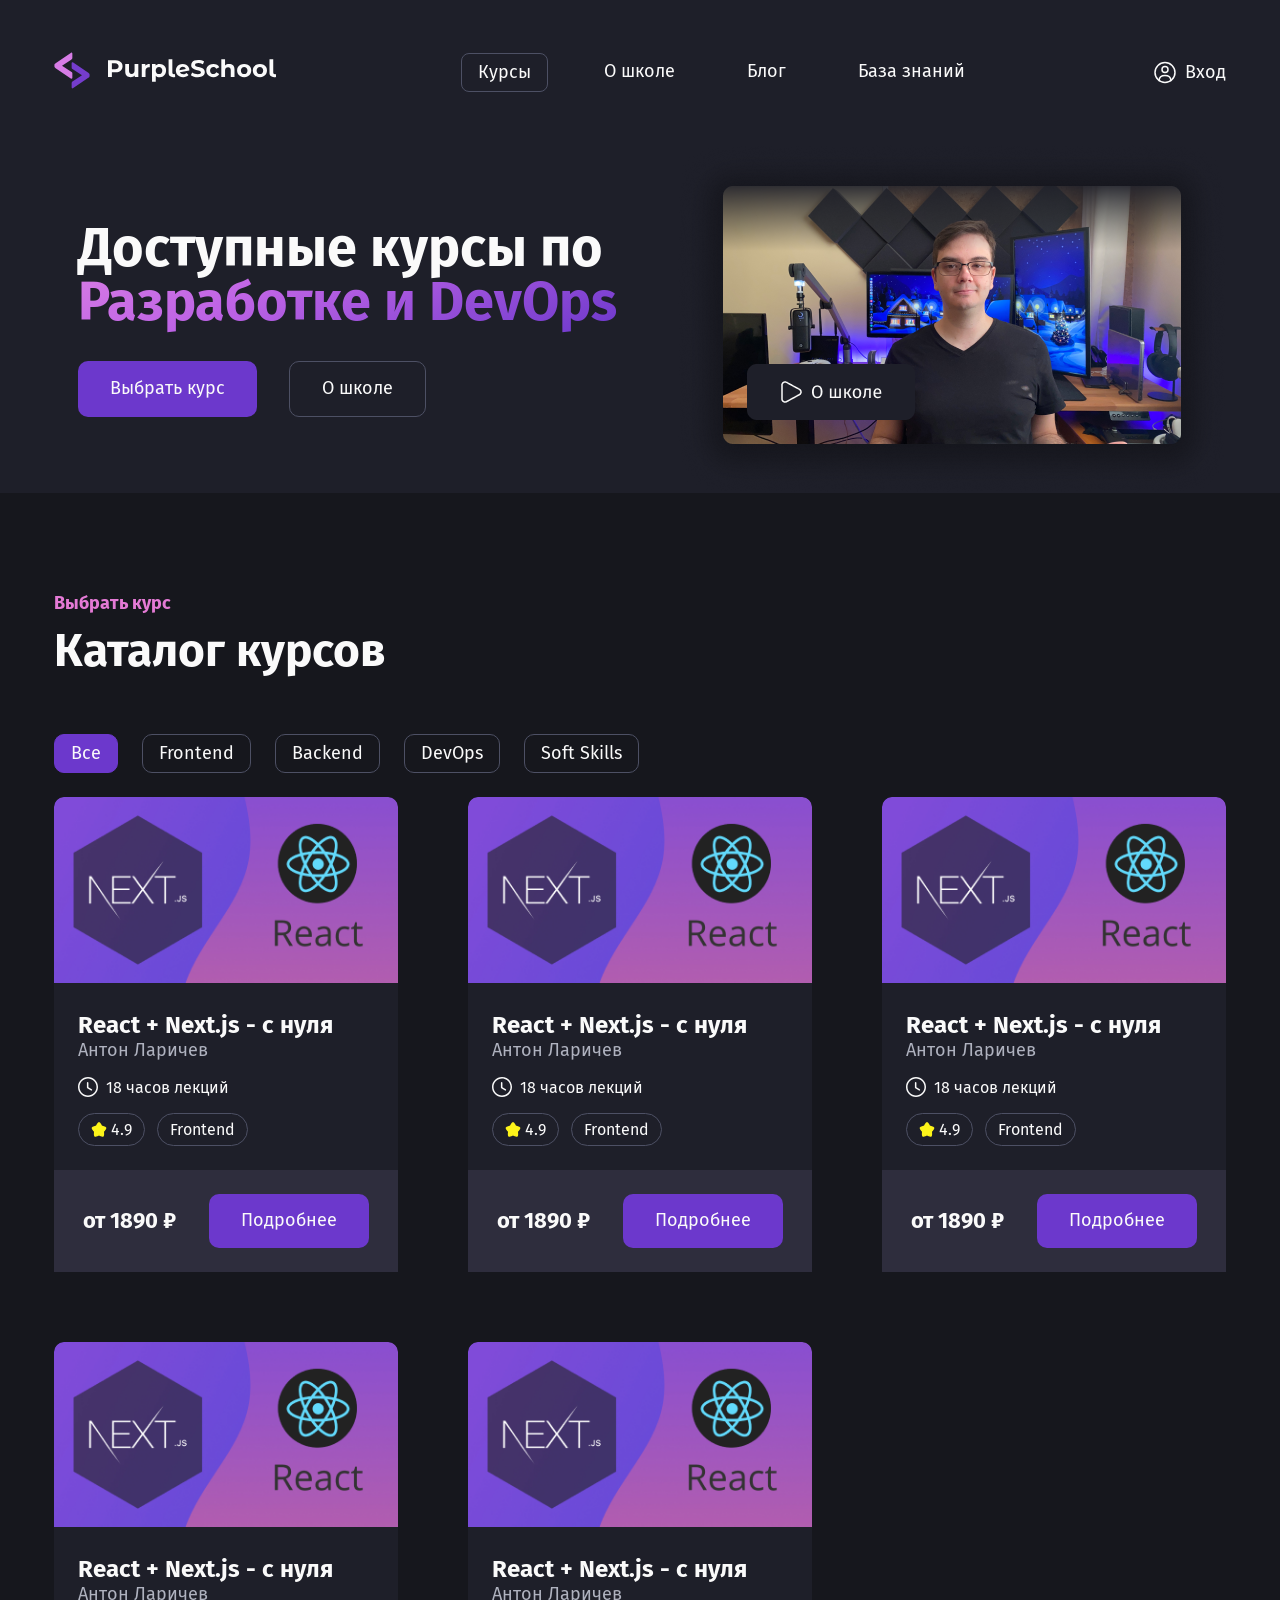
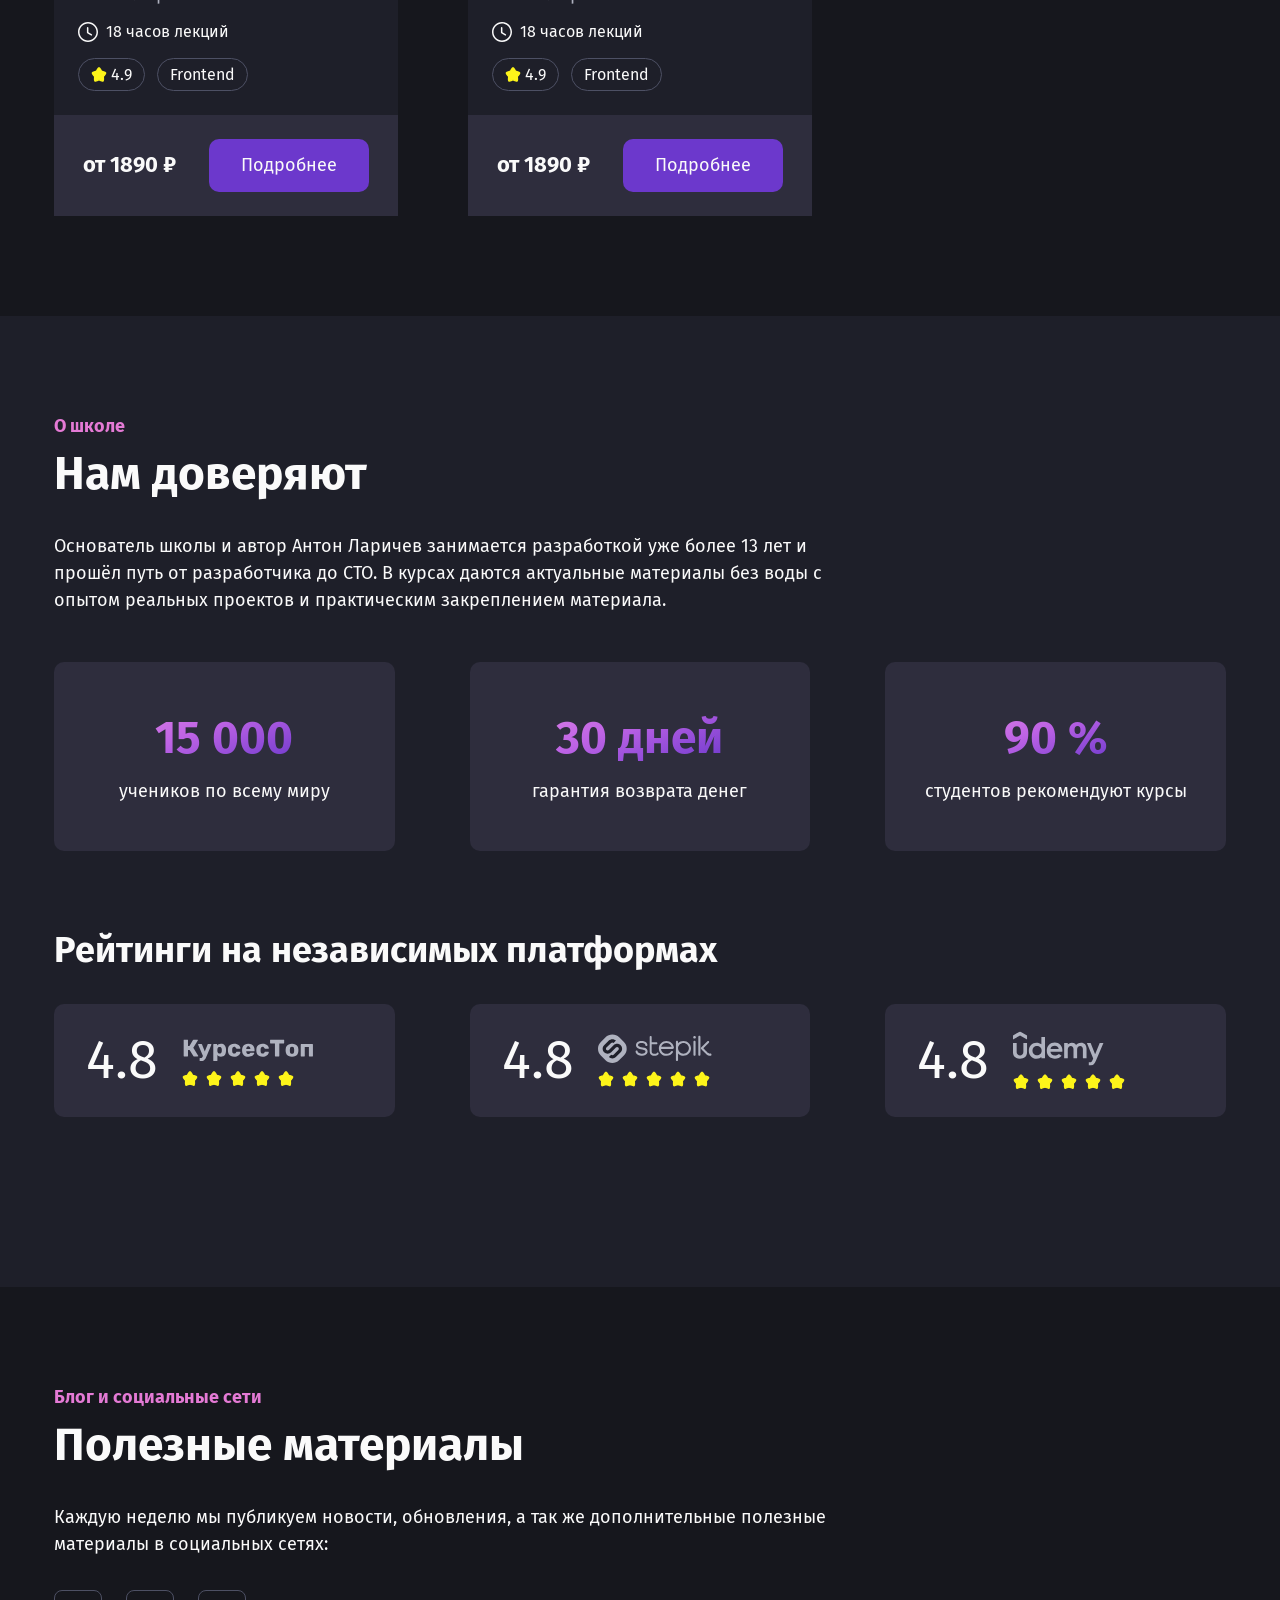
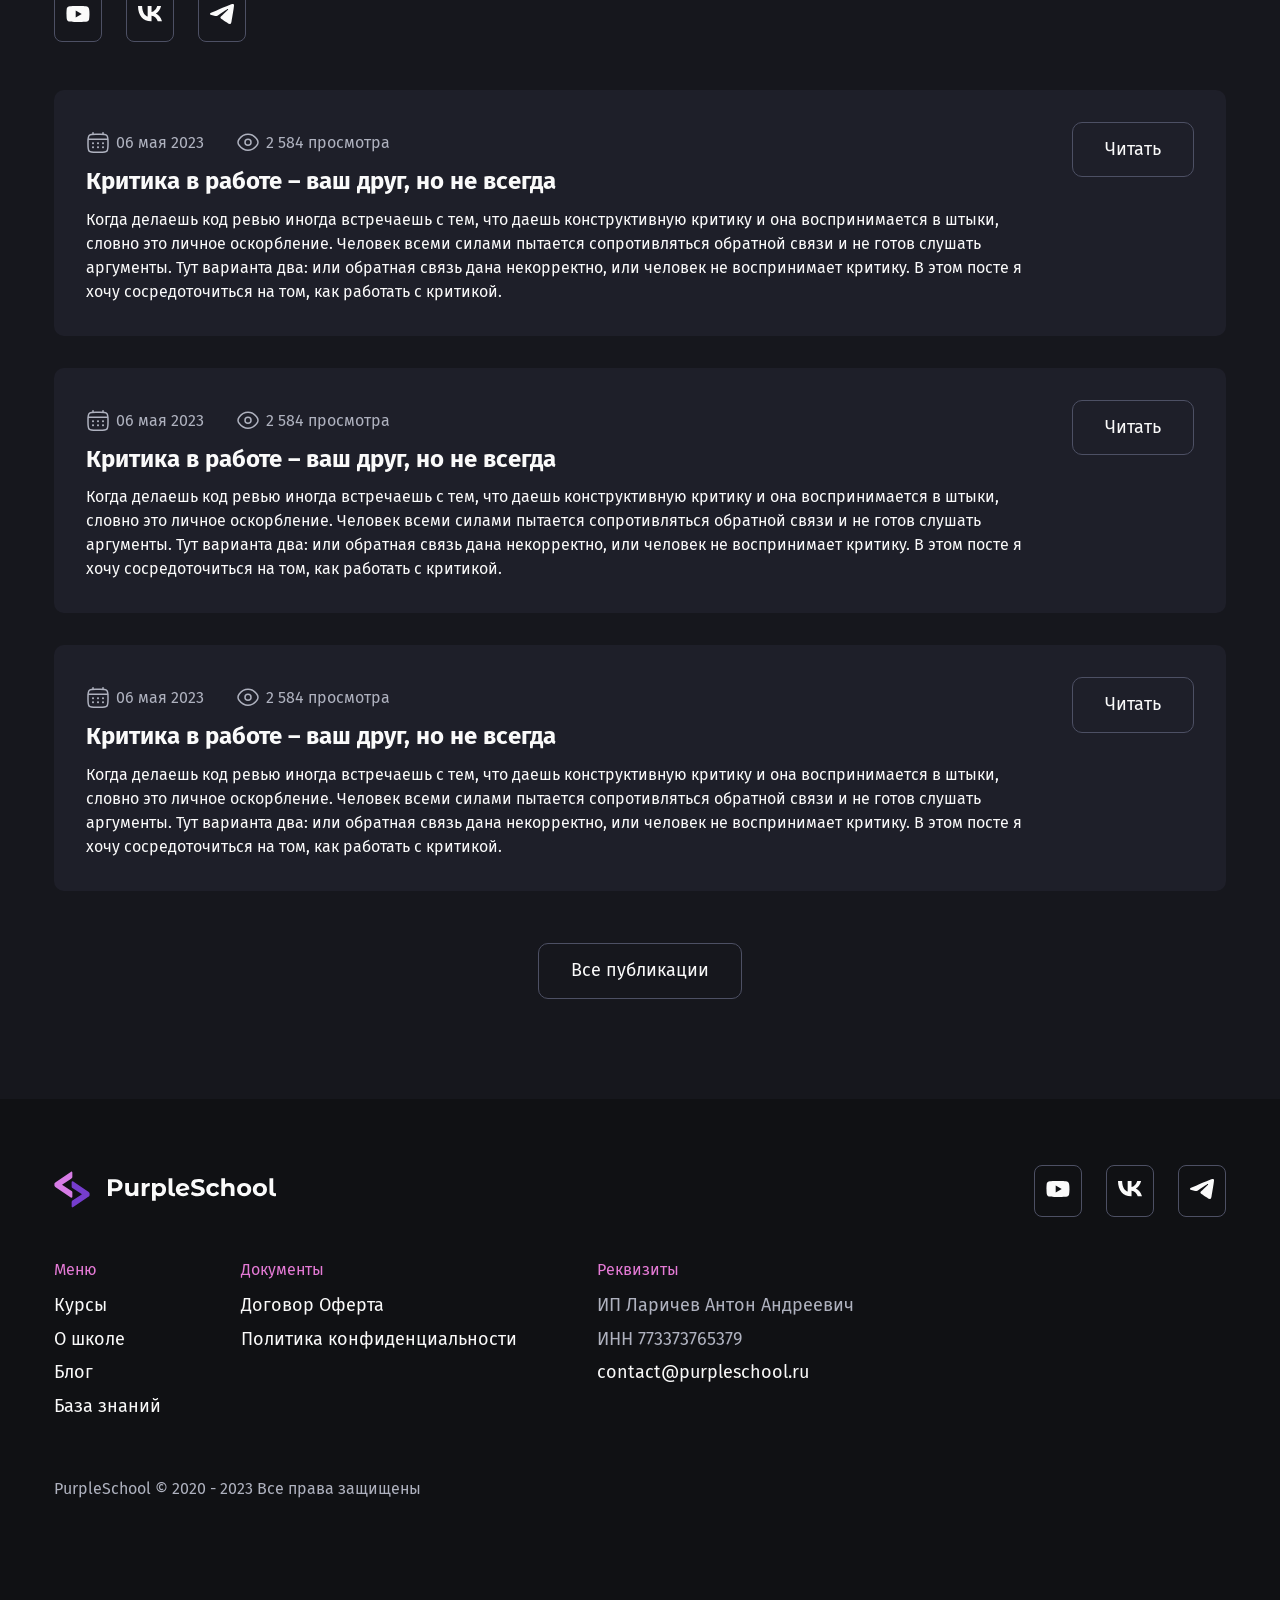
==== index.html @ 7b0c2252 "initial commit" ====
<!DOCTYPE html>
<html lang="en">
    <head>
        <meta charset="UTF-8">
        <meta name="viewport" content="width=device-width, initial-scale=1.0">
        <title>Purple School</title>
        <link rel="preconnect" href="https://fonts.googleapis.com">
        <link rel="preconnect" href="https://fonts.gstatic.com" crossorigin>
        <link
            href="https://fonts.googleapis.com/css2?family=Fira+Sans:wght@400;700&display=swap"
            rel="stylesheet">
        <link rel="stylesheet" href="styles/footer.css">
        <link rel="stylesheet" href="styles/global.css">
        <link rel="stylesheet" href="styles/header.css">
        <link rel="stylesheet" href="styles/page.css">
        <link rel="stylesheet" href="styles/components.css">
    </head>
    <body>
        <header class="header">
            <div class="header__wrapper">
                <a href="#"><img class="header__logo" src="images/Frame 5.svg"
                        alt="logoPurpleSchool"></a>
                <nav class="menu">
                    <ul class="menu__items">
                        <li class="menu__item menu__item_active"><a
                                href="#">Курсы</a></li>
                        <li class="menu__item"><a href="#">О школе</a></li>
                        <li class="menu__item"><a href="#">Блог</a></li>
                        <li class="menu__item"><a href="#">База знаний</a></li>
                    </ul>
                </nav>

                <a class="header__login">
                    <img src="images/user.svg" alt="user icon">
                    <div>Вход</div>
                </a>

                <button class="header__mobile-menu-button">
                    <img src="images/menu.svg" alt="Mobile menu">
                </button>
            </div>
        </header>

        <section class="intro section-light">
            <div class="container intro__container">
                <div class="intro__container__left">
                    <h1 class="intro__container__h1">Доступные курсы по <br>
                        <span class="intro__container__h1_gradient">Разработке
                            и
                            DevOps</span> </h1>
                    <div class="intro__container__cta"> <!-- call to action -->
                        <button class="button button__primary">Выбрать
                            курс</button>
                        <button class="button button__ghost">О школе</button>
                    </div>
                </div>
                <img class="intro__container__right" src="images/Group 91.png"
                    alt="video with author">
            </div>
        </section>

        <section class="courses">
            <div class="container">
                <h1 class="title title_pink">Выбрать курс</h1>
                <h2 class="title title_white">Каталог курсов</h2>
                <div class="chip_wrapper">
                    <div class="chip chip_active">Все</div>
                    <div class="chip">Frontend</div>
                    <div class="chip">Backend</div>
                    <div class="chip">DevOps</div>
                    <div class="chip">Soft Skills</div>
                    <!-- &nbsp не переносит текст на след строку  -->
                </div>

                <div class="courses_wrapper">
                    <div class="course-card">
                        <div class="course-card__cover">
                            <img src="images/cover.png" alt>
                        </div>
                        <div class="course-card__body">
                            <div>
                                <div class="course-card__title">
                                    React + Next.js - с нуля
                                </div>
                                <div class="course-card__author">
                                    Антон Ларичев
                                </div>
                            </div>

                            <div class="course-card__time">
                                <img src="images/Time Circle.svg"
                                    alt="time circle icon">
                                <div class="time__text">18 часов
                                    лекций</div>
                            </div>
                            <div class="course-card__review">
                                <div
                                    class="course-card__rating course-card__rating_mark">
                                    <img src="images/Star.svg" alt="star icon">
                                    <div>4.9</div>
                                </div>
                                <div
                                    class="course-card__rating ">Frontend</div>
                            </div>
                        </div>
                        <div class="course-card__footer">
                            <div class="course-card__footer_text">от 1890
                                ₽</div>
                            <button
                                class="button button__primary">Подробнее</button>
                        </div>
                    </div>
                    <div class="course-card">
                        <div class="course-card__cover">
                            <img src="images/cover.png" alt>
                        </div>
                        <div class="course-card__body">
                            <div>
                                <div class="course-card__title">
                                    React + Next.js - с нуля
                                </div>
                                <div class="course-card__author">
                                    Антон Ларичев
                                </div>
                            </div>

                            <div class="course-card__time">
                                <img src="images/Time Circle.svg"
                                    alt="time circle icon">
                                <div class="time__text">18 часов
                                    лекций</div>
                            </div>
                            <div class="course-card__review">
                                <div
                                    class="course-card__rating course-card__rating_mark">
                                    <img src="images/Star.svg" alt="star icon">
                                    <div>4.9</div>
                                </div>
                                <div
                                    class="course-card__rating ">Frontend</div>
                            </div>
                        </div>
                        <div class="course-card__footer">
                            <div class="course-card__footer_text">от 1890
                                ₽</div>
                            <button
                                class="button button__primary">Подробнее</button>
                        </div>
                    </div>
                    <div class="course-card">
                        <div class="course-card__cover">
                            <img src="images/cover.png" alt>
                        </div>
                        <div class="course-card__body">
                            <div>
                                <div class="course-card__title">
                                    React + Next.js - с нуля
                                </div>
                                <div class="course-card__author">
                                    Антон Ларичев
                                </div>
                            </div>

                            <div class="course-card__time">
                                <img src="images/Time Circle.svg"
                                    alt="time circle icon">
                                <div class="time__text">18 часов
                                    лекций</div>
                            </div>
                            <div class="course-card__review">
                                <div
                                    class="course-card__rating course-card__rating_mark">
                                    <img src="images/Star.svg" alt="star icon">
                                    <div>4.9</div>
                                </div>
                                <div
                                    class="course-card__rating ">Frontend</div>
                            </div>
                        </div>
                        <div class="course-card__footer">
                            <div class="course-card__footer_text">от 1890
                                ₽</div>
                            <button
                                class="button button__primary">Подробнее</button>
                        </div>
                    </div>
                    <div class="course-card">
                        <div class="course-card__cover">
                            <img src="/images/cover.png" alt="cover">
                        </div>
                        <div class="course-card__body">
                            <div>
                                <div class="course-card__title">
                                    React + Next.js - с нуля
                                </div>
                                <div class="course-card__author">
                                    Антон Ларичев
                                </div>
                            </div>

                            <div class="course-card__time">
                                <img src="images/Time Circle.svg"
                                    alt="time circle icon">
                                <div class="time__text">18 часов
                                    лекций</div>
                            </div>
                            <div class="course-card__review">
                                <div
                                    class="course-card__rating course-card__rating_mark">
                                    <img src="images/Star.svg" alt="star icon">
                                    <div>4.9</div>
                                </div>
                                <div
                                    class="course-card__rating ">Frontend</div>
                            </div>
                        </div>
                        <div class="course-card__footer">
                            <div class="course-card__footer_text">от 1890
                                ₽</div>
                            <button
                                class="button button__primary">Подробнее</button>
                        </div>
                    </div>
                    <div class="course-card">
                        <div class="course-card__cover">
                            <img src="images/cover.png" alt="cover">
                        </div>
                        <div class="course-card__body">
                            <div>
                                <div class="course-card__title">
                                    React + Next.js - с нуля
                                </div>
                                <div class="course-card__author">
                                    Антон Ларичев
                                </div>
                            </div>

                            <div class="course-card__time">
                                <img src="images/Time Circle.svg"
                                    alt="time circle icon">
                                <div class="time__text">18 часов
                                    лекций</div>
                            </div>
                            <div class="course-card__review">
                                <div
                                    class="course-card__rating course-card__rating_mark">
                                    <img src="images/Star.svg" alt="star icon">
                                    <div>4.9</div>
                                </div>
                                <div
                                    class="course-card__rating ">Frontend</div>
                            </div>
                        </div>
                        <div class="course-card__footer">
                            <div class="course-card__footer_text">от 1890
                                ₽</div>
                            <button
                                class="button button__primary">Подробнее</button>
                        </div>
                    </div>
                </div>
            </div>

        </section>

        <section class="school section-light">
            <div class="container">
                <div class="trust-wrapper">
                    <div class="trust-wrapper__top">
                        <h1 class="title_pink">О школе</h1>
                        <h2 class="title_white">Нам доверяют</h2>
                        <p class="paragraph paragraph_48">Основатель школы и
                            автор
                            Антон
                            Ларичев занимается разработкой уже более 13 лет и
                            прошёл
                            путь от разработчика до CTO. В курсах даются
                            актуальные
                            материалы без воды с опытом реальных проектов и
                            практическим
                            закреплением материала.</p>
                    </div>

                    <div class="card card_light card_48x24 trust-wrapper__stat">
                        <div class="trust-wrapper__num">15 000</div>
                        <div class="trust-wrapper__desc">учеников по всему
                            миру</div>
                    </div>
                    <div class="card card_light card_48x24 trust-wrapper__stat">
                        <div class="trust-wrapper__num">30 дней</div>
                        <div class="trust-wrapper__desc">гарантия возврата
                            денег</div>
                    </div>
                    <div class="card card_light card_48x24 trust-wrapper__stat">
                        <div class="trust-wrapper__num">90 %</div>
                        <div class="trust-wrapper__desc">студентов рекомендуют
                            курсы</div>
                    </div>

                    <div class="trust-wrapper__bottom">
                        <h3 class="title_white title_white_h3">
                            Рейтинги на независимых платформах
                        </h3>
                    </div>

                    <div
                        class="card card_light card_24x32 trust-wrapper__rating">
                        <div class="trust-wrapper_rate">4.8</div>
                        <img src="images/coursestop.svg" alt>
                    </div>
                    <div
                        class="card card_light card_24x32 trust-wrapper__rating">
                        <div class="trust-wrapper_rate">4.8</div>
                        <img src="images/stepik.svg" alt>
                    </div>
                    <div
                        class="card card_light card_24x32 trust-wrapper__rating">
                        <div class="trust-wrapper_rate">4.8</div>
                        <img src="images/udemy.svg" alt>
                    </div>
                </div>
            </div>
        </section>

        <section class="blog">
            <div class="container">
                <h1 class="title title_pink">Блог и социальные сети</h1>
                <h2 class="title title_white">Полезные материалы</h2>
                <p class="paragraph paragraph_32">Каждую неделю мы публикуем
                    новости, обновления,
                    а так же дополнительные полезные материалы в социальных
                    сетях:</p>
                <div class="social_icons">
                    <a class="social_icon" href="#">
                        <img class="social_img" src="images/youtube.svg"
                            alt="youtube logo">
                    </a>
                    <a class="social_icon" href="#">
                        <img class="social_img" src="images/vk.svg"
                            alt="vk logo">
                    </a>
                    <a class="social_icon" href="#">
                        <img class="social_img" src="images/telegram.svg"
                            alt="tg logo">
                    </a>
                </div>
                <div class="post_wrapper">
                    <div class="post card card_32">
                        <div class="post__content">
                            <div class="post__stats">
                                <div class="post__stat">
                                    <img src="images/Calendar.svg"
                                        alt="Calendar">
                                    <p>06 мая 2023</p>
                                </div>
                                <div class="post__stat">
                                    <img src="images/Eye.svg" alt="Views"> <p>2
                                        584
                                        просмотра</p>
                                </div>
                            </div>
                            <h3 class="post__header">Критика в работе – ваш
                                друг, но не всегда</h3>
                            <p class="post__description">Когда делаешь код ревью
                                иногда встречаешь с тем,
                                что даешь конструктивную критику и она
                                воспринимается в штыки, словно это личное
                                оскорбление. Человек всеми силами пытается
                                сопротивляться обратной связи и не готов слушать
                                аргументы. Тут варианта два: или обратная связь
                                дана некорректно, или человек не воспринимает
                                критику. В этом посте я хочу сосредоточиться на
                                том, как работать с критикой.</p>
                        </div>
                        <div class="post__button">
                            <a href="#" class="button button__ghost">Читать</a>
                        </div>
                    </div>
                    <div class="post card card_32">
                        <div class="post__content">
                            <div class="post__stats">
                                <div class="post__stat">
                                    <img src="images/Calendar.svg"
                                        alt="Calendar">
                                    <p>06 мая 2023</p>
                                </div>
                                <div class="post__stat">
                                    <img src="images/Eye.svg" alt="Views">
                                    <p>2 584
                                        просмотра</p>
                                </div>
                            </div>
                            <h3 class="post__header">Критика в работе – ваш
                                друг, но не всегда</h3>
                            <p class="post__description">Когда делаешь код ревью
                                иногда встречаешь с тем,
                                что даешь конструктивную критику и она
                                воспринимается в штыки, словно это личное
                                оскорбление. Человек всеми силами пытается
                                сопротивляться обратной связи и не готов слушать
                                аргументы. Тут варианта два: или обратная связь
                                дана некорректно, или человек не воспринимает
                                критику. В этом посте я хочу сосредоточиться на
                                том, как работать с критикой.</p>
                        </div>
                        <div class="post__button">
                            <a href="#" class="button button__ghost">Читать</a>
                        </div>
                    </div>
                    <article class="post card card_32">
                        <div class="post__content">
                            <div class="post__stats">
                                <div class="post__stat">
                                    <img src="images/Calendar.svg"
                                        alt="Calendar">
                                    <p>06 мая 2023</p>
                                </div>
                                <div class="post__stat">
                                    <img src="images/Eye.svg" alt="Views">
                                    <p>2 584
                                        просмотра</p>
                                </div>
                            </div>
                            <h3 class="post__header">Критика в работе – ваш
                                друг, но не всегда</h3>
                            <p class="post__description">Когда делаешь код ревью
                                иногда встречаешь с тем,
                                что даешь конструктивную критику и она
                                воспринимается в штыки, словно это личное
                                оскорбление. Человек всеми силами пытается
                                сопротивляться обратной связи и не готов слушать
                                аргументы. Тут варианта два: или обратная связь
                                дана некорректно, или человек не воспринимает
                                критику. В этом посте я хочу сосредоточиться на
                                том, как работать с критикой.</p>
                        </div>
                        <div class="post__button">
                            <a href="#" class="button button__ghost">Читать</a>
                        </div>
                    </article>
                </div>
                <div class="button-more">
                    <a href="#"
                        class="button button__ghost">Все
                        публикации</a>
                </div>
            </div>
        </section>

        <footer class="footer">
            <div class="footer__wrapper">
                <div class="footer__social">
                    <a href="#"><img src="images/Frame 5.svg" alt="лого"></a>
                    <div class="social_icons">
                        <a class="social_icon" href="#">
                            <img class="social_img" src="images/youtube.svg"
                                alt="youtube logo">
                        </a>
                        <a class="social_icon" href="#">
                            <img class="social_img" src="images/vk.svg"
                                alt="vk logo">
                        </a>
                        <a class="social_icon" href="#">
                            <img class="social_img" src="images/telegram.svg"
                                alt="tg logo">
                        </a>
                    </div>
                </div>

                <div class="footer__menu">
                    <nav>
                        <div class="footer__menu-header">Меню</div>
                        <ul class="menu-small">
                            <li class="menu-small__item"><a
                                    href="#">Курсы</a></li>
                            <li class="menu-small__item"><a href="#">О
                                    школе</a></li>
                            <li class="menu-small__item"><a
                                    href="#">Блог</a></li>
                            <li class="menu-small__item"><a href="#">База
                                    знаний</a></li>
                        </ul>
                    </nav>

                    <div>
                        <div class="footer__menu-header">Документы</div>
                        <ul class="menu-small">
                            <li class="menu-small__item"><a href="#">Договор
                                    Оферта</a></li>
                            <li class="menu-small__item"><a href="#">Политика
                                    конфиденциальности</a></li>
                        </ul>
                    </div>

                    <div>
                        <div class="footer__menu-header">Реквизиты</div>
                        <ul class="menu-small">
                            <li class="menu-small__item">ИП Ларичев
                                Антон Андреевич</li>
                            <li class="menu-small__item">ИНН
                                773373765379</li>
                            <li class="menu-small__item"><a
                                    href="#">contact@purpleschool.ru</a></li>
                        </ul>
                    </div>
                </div>

                <div class="footer__copyright">
                    PurpleSchool © 2020 - 2023 Все права защищены
                </div>
            </div>
        </footer>
    </body>
</html>
---- styles/footer.css ----
.footer {
    background-color: var(--color-bg-dark);
    padding: 60px 24px 100px;
}

.footer__wrapper {
    max-width: var(--layout_width);
    margin: 0 auto;
}

.footer__social {
    /* max-width: var(--layout_width); */
    /* margin: 0 auto; */
    /* padding: 40px 24px; */
    display: flex;
    justify-content: space-between;
    margin-bottom: 36px;
    gap: 24px;
}

.footer__menu {
    max-width: var(--layout_width);
    display: flex;
    gap: 24px 80px;
    /* margin: 0 auto; */
}

.menu-small {
    list-style: none;
    padding: 0;

}

.footer__menu-header {
    font-size: 16px;
    line-height: 120%;
    color: #e47ad5;
    margin-bottom: 16px;
}

.menu-small__item {
    font-size: 18px;
    line-height: 120%;
    color: var(--color-link-hover);
    margin-bottom: 12px;
}

.menu-small__item a {
    font-size: 18px;
    line-height: 120%;
    color: var(--color-text);
}

.footer__copyright {
    max-width: var(--layout_width);
    font-size: 16px;
    line-height: 150%;
    color: var(--color-link-hover);
    margin-top: 48px;
    
}

@media (max-width: 860px) {
    .footer__social {
        flex-direction: column;
    }

    .footer__menu {
        flex-direction: column;
    }

    .footer__copyright {
        margin-top: 24px;
    }
}
---- styles/global.css ----
:root {
    --color-bg: #16171d;
    --color-primary: #6c38cc;
    --color-primary-hover: #5b2bb2 ;
    --color-text: #fafafa;
    --color-link-hover: #AFB2BF;
    --color-bg-light: #2e2d3d ;
    --color-bg-medium: #1e1f29;
    --color-bg-dark: #101114;
    --color-stroke: #4d5064;
    --color-h1: #e47ad5;
    --border-8: 8px;
    --layout_width: 1172px;
    --gradient: linear-gradient(158deg, #d77be5 0%, #be63e5 34.69%, #6c38cc 100%);
    --border-10: 10px;
    
}

* {
    box-sizing: border-box;
    margin: 0;
    padding: 0;
} 

html {
    -webkit-font-smoothing: antialiased;
    -moz-osx-font-smoothing: grayscale;
    text-rendering: optimizeLegibility;
}

body {
    background: var(--color-bg);
    margin: 0;
    font-family: "Fira Sans", sans-serif;  /*фулбэк*/
    font-style: normal;
    font-weight: 400;
}

a {
    text-decoration: none;
}

section {
    padding: 100px 24px 100px 24px;
}

.container {
    margin: 0 auto;
    max-width: var(--layout_width);
}
---- styles/header.css ----
.header {
    background-color: var(--color-bg-medium);
    padding: 40px 24px;
}

.header__wrapper {
    max-width: var(--layout_width);
    margin: 0 auto;
    display: flex;
    justify-content: space-between;
    align-items: center;
    /* padding: 40px 24px; */
}

.menu__items {
    display: flex;
    list-style: none;
    justify-content: space-between;
    gap: 40px;
    margin: 0;
}

.menu__item {
    padding: 8px 16px;
}

.menu__item a {
    cursor:pointer;
    font-size: 18px;
    line-height: 120%;
    color: var(--color-text);
}

.menu__item:hover a{
    color: var(--color-link-hover);
}

.menu__item_active {
    color: var(--color-link-hover);
    border: 1px solid var(--color-stroke);
    border-radius: var(--border-8);
    
    
}

@media (max-width: 960px) {
    .menu__items {
        display: none;
    }
}

.header__login {
    display: flex;
    gap: 8px;
    justify-content:space-between;
    align-items:center;
    font-size: 18px;
    line-height: 120%;
    color: var(--color-text);
    cursor: pointer;
}

.header__login:hover {
    color:var(--color-link-hover)
}

.header__mobile-menu-button {
    display: none;
    border: none;
    background: none;

}

@media (max-width: 960px) {
    .header__login {
        display: none;
    }
    .header__mobile-menu-button {
        display: block;
    }
}

/* @media (max-width: 640px) {
    .header__wrapper {
            padding: 30px 24px;
        }
} */

@media (max-width: 480px){
    .header__logo {
        max-width: 174px;
    }
}
---- styles/page.css ----
.intro {
    padding: 0;
}

.intro__container {
    display: flex;
    justify-content: space-between;
}


.intro__container__left {
    display: flex;
    flex-direction: column;
    gap: 32px;
    justify-content: center;
    padding: 0 24px;
}

.intro__container__h1 {
    margin: 0;
    font-weight: 700;
    font-size: 54px;
    line-height: 100%;
    color: var(--color-text);
}

.intro__container__h1_gradient {
    background: var(--gradient);
    background-clip: text;
    -webkit-background-clip: text;
    -webkit-text-fill-color: transparent
}

.intro__container__cta {
    display: flex;
    gap: 32px;
}

@media (max-width: 1200px) {
    /* .courses_wrapper {
        grid-template-columns: repeat(2, 1fr);
    } */
    .intro__container {
        flex-direction: column;
        
    }

    .intro__container__h1 {
        text-align: center;
    }

    .intro__container__cta {
        justify-content: center;
    }

    /* .trust-wrapper {
        grid-template-columns: repeat(2, 1fr);
        gap: 30px;
    } */
}

@media (max-width: 640px) {
    /* .courses_wrapper {
        grid-template-columns: 1fr;
    } */
    .intro__container__h1 {
        font-size: 30px;
        line-height: 120%;
    }
    
    .intro__container__right {
        width: 100%;
    }

    .intro__container__cta {
        gap: 16px;
    }

    /* .trust-wrapper {
     grid-template-columns: 1fr;
     gap: 30px;
    } */

}

.blog {
    background-color: var(--color-bg);
}

/* .social_icons_blog {
    margin: 32px 0 48px 0;
} */

.post__content {
    display: flex;
    flex-direction: column;
    gap: 12px;
}

.button-more {
    text-align: center;
}

.chip_wrapper {
    display: flex;
    gap: 24px;
    overflow: scroll; /* чтобы появился скролл у нашего враппера */
    margin-right: -24px; /* чтобы при скролле не было пространства справа */
    margin-left: -24px;
    padding: 24px;
    scrollbar-width: none;
}

.chip_wrapper::-webkit-scrollbar {
    display: none;
}

.courses_wrapper {
    display: grid;
    grid-template-columns: repeat(auto-fit, minmax(300px, 1fr));
    gap: 70px;
}

.trust-wrapper {
    display: grid;
    grid-template-columns: [start] repeat(3, 1fr) [end];
    gap:  0 75px;
    @media screen and (max-width: 1200px) {
        grid-template-columns: [start] repeat(2, 1fr) [end];
    } 
    @media screen and (max-width: 640px) {
        grid-template-columns: [start] 1fr [end];

    }
}

.trust-wrapper__top {
    grid-column: start / end;
}

.trust-wrapper__bottom {
    grid-column:   start / end;
}

.trust-wrapper__stat {
    display: flex;
    flex-direction: column;
    gap: 16px;
    align-items: center;
    margin-bottom: 70px;
    width: 100%;
}

.trust-wrapper__rating {
    display: flex;
    gap: 24px;
    margin-bottom: 70px;
    @media screen and (max-width: 1200px) {
        &:last-child {
            margin-bottom: 0;
        }
    }
}

.trust-wrapper_rate {
    font-size: 54px;
    line-height: 120%;
    color: var(--color-text);
}

.trust-wrapper__num {
    font-weight: 700;
    font-size: 46px;
    line-height: 120%;
    text-align: center;
    background: var(--gradient);
    background-clip: text;
    -webkit-background-clip: text;
    -webkit-text-fill-color: transparent;
}

.trust-wrapper__desc {
    font-size: 18px;
    line-height: 120%;
    text-align: center;
    color: var(--color-text);
}
---- styles/components.css ----
/* .title {
    line-height: 120%;
    font-weight: 400;
} */

.title_pink {
    font-size: 18px;
    color: #e47ad5;
    line-height: 120%;
}

.title_white {
    font-size: 46px;
    color: var(--color-text);
    margin: 8px 0 32px 0;
    line-height: 120%;
}

.title_white_h3 {
    font-size: 36px;
}

.paragraph {
    max-width: 787px;
    font-size: 18px;
    line-height: 150%;
    color: var(--color-text);
}

.paragraph_32 {
   margin-bottom: 32px;

}

.paragraph_48 {
    margin-bottom: 48px;
}

.button {
    border-radius: var(--border-10);
    padding: 16px 32px;
    font-size: 18px;
    line-height: 120%;
    text-align: center;
    color: var(--color-text);
    border: none;
    cursor: pointer;
    display: inline-block;
}

.button__primary {
    background: var(--color-primary);
    font-family: var(--font-family);
}

.button__primary:hover {
    background: var(--color-primary-hover);
}

.button__ghost {
    border: 1px solid var(--color-stroke);
    background: none;
    font-family: var(--font-family);
    
}

.button__ghost:hover {
    background: var(--color-bg-light);
}

@media (max-width: 640px) {
    .button {
        padding: 12px 24px;
    }
}

.social_icons {
    display: flex;
    /* justify-content: space-between; */
    align-items:center;
    gap: 24px;
}

.social_icon {
    border: 1px solid var(--color-stroke);
    border-radius: var(--border-8);
    padding: 11px;
}

.social_icon:hover {
    background-color: var(--color-bg-medium);
}

.post {
    display: flex;
    justify-content: space-between;
    align-items: baseline;
    /* padding: 35px 40px 11px 32px; */
    gap: 32px;
}

.card {
    background-color: var(--color-bg-medium);
    border-radius: var(--border-10);
}

.card_light {
    background-color: var(--color-bg-light);
}

.card_48x24 {
    padding: 48px 24px;
}

.card_24x32 {
    padding: 24px 32px;
}

.card_32 {
    padding: 32px;
}

.post_wrapper {
    display: flex;
    flex-direction: column;
    gap: 32px;
    margin: 48px 0 52px 0;
}

.post__button a {  /* чтобы не выходило за границы блока post*/
    display: block;
}

.post__stat {
    display: flex;
    gap: 6px;
    align-items: center;
}

.post__stats {
    display: flex;
    gap: 32px;
}

.post__stat p {
    font-size: 16px;
    line-height: 120%;
    color: var(--color-link-hover);
}

.post__header {
    font-weight: 700;
    font-size: 24px;
    line-height: 120%;
    color: var(--color-text);
}

.post__description {
    font-size: 16px;
    line-height: 150%;
    color: var(--color-text);
}

@media (max-width: 860px) {
    .post {
        flex-direction: column;
    }
    .post__button {
        width: 100%;
    }
    .button-more {
        width: 100%;
    }
    .button-more a {
        display: block;
    }

    .title_white {
        font-size: 34px;
    }
}

.chip {
    border: 1px solid #4d5064;;
    border-radius: var(--border-10);
    padding: 8px 16px;
    font-weight: 400;
    font-size: 18px;
    line-height: 120%;
    text-align: center;
    color: var(--color-text);
    background-color: none;
    cursor: pointer;
    white-space: nowrap; /* не переносит текст на следующую строку*/ 
}

.chip:hover{
    background-color: var(--color-bg-medium);
}

.chip_active{
    border: 1px solid #6c38cc;
    background-color: #6c38cc;
}

.chip_active:hover {
    background-color: var(--color-primary-hover);
}

.course-card {
    background-color: var(--color-bg-medium);
    border-radius: var(--border-10);
    color: var(--color-text);
}

.course-card__cover img{
    border-radius: var(--border-10) var(--border-10) 0 0;
    width: 100%;
}

.course-card__body {
    display: flex;
    flex-direction: column;
    gap: 16px;
    margin: 24px;
}

.course-card__title {
    font-weight: 700;
    font-size: 24px;
    line-height: 120%;
    color: var(--color-text);
}

.course-card__author {
    font-size: 18px;
    line-height: 120%;
    color: var(--color-link-hover);
}

.course-card__time {
    display: flex;
    align-items:center;
    gap: 8px;
}

.time__text {
    font-size: 16px;
    line-height: 120%;
    color: var(--color-text);
}

.course-card__review {
    display: flex;
    gap: 12px;
}

.course-card__rating {
    border: 1px solid #4d5064;
    border-radius: 17px;
    padding: 6px 12px;
    font-size: 16px;
    line-height: 120%;
    text-align: center;
    color: var(--color-text);
}

.course-card__rating_mark {
    display: flex;
    gap: 4px;
    align-items:center;
}

.course-card__footer {
    background-color: var(--color-bg-light);
    display: flex; 
    gap: 24px;
    padding: 24px;
    align-items: center;
    justify-content: space-around;
}

.course-card__footer_text {
    font-weight: 700;
    font-size: 22px;
    line-height: 120%;
    color: var(--color-text);
}

.section-light {
    background-color: var(--color-bg-medium);
}
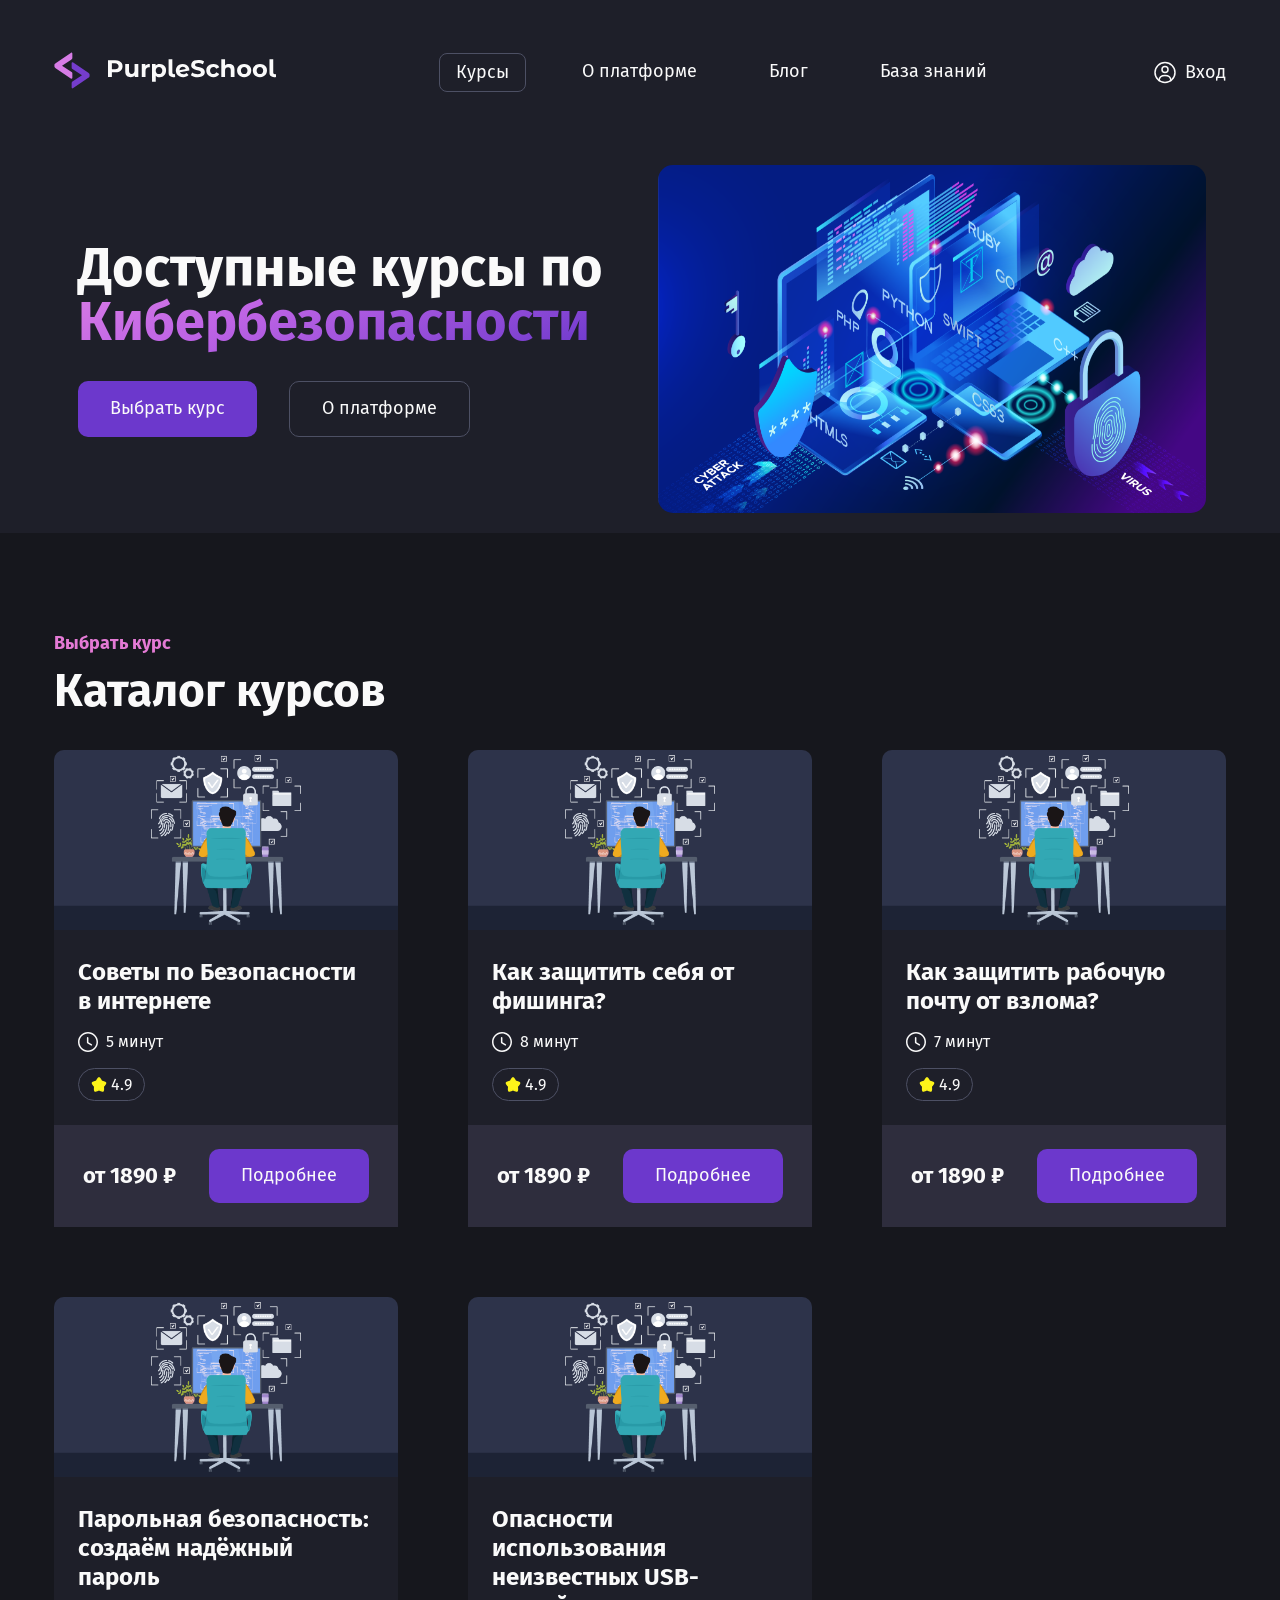
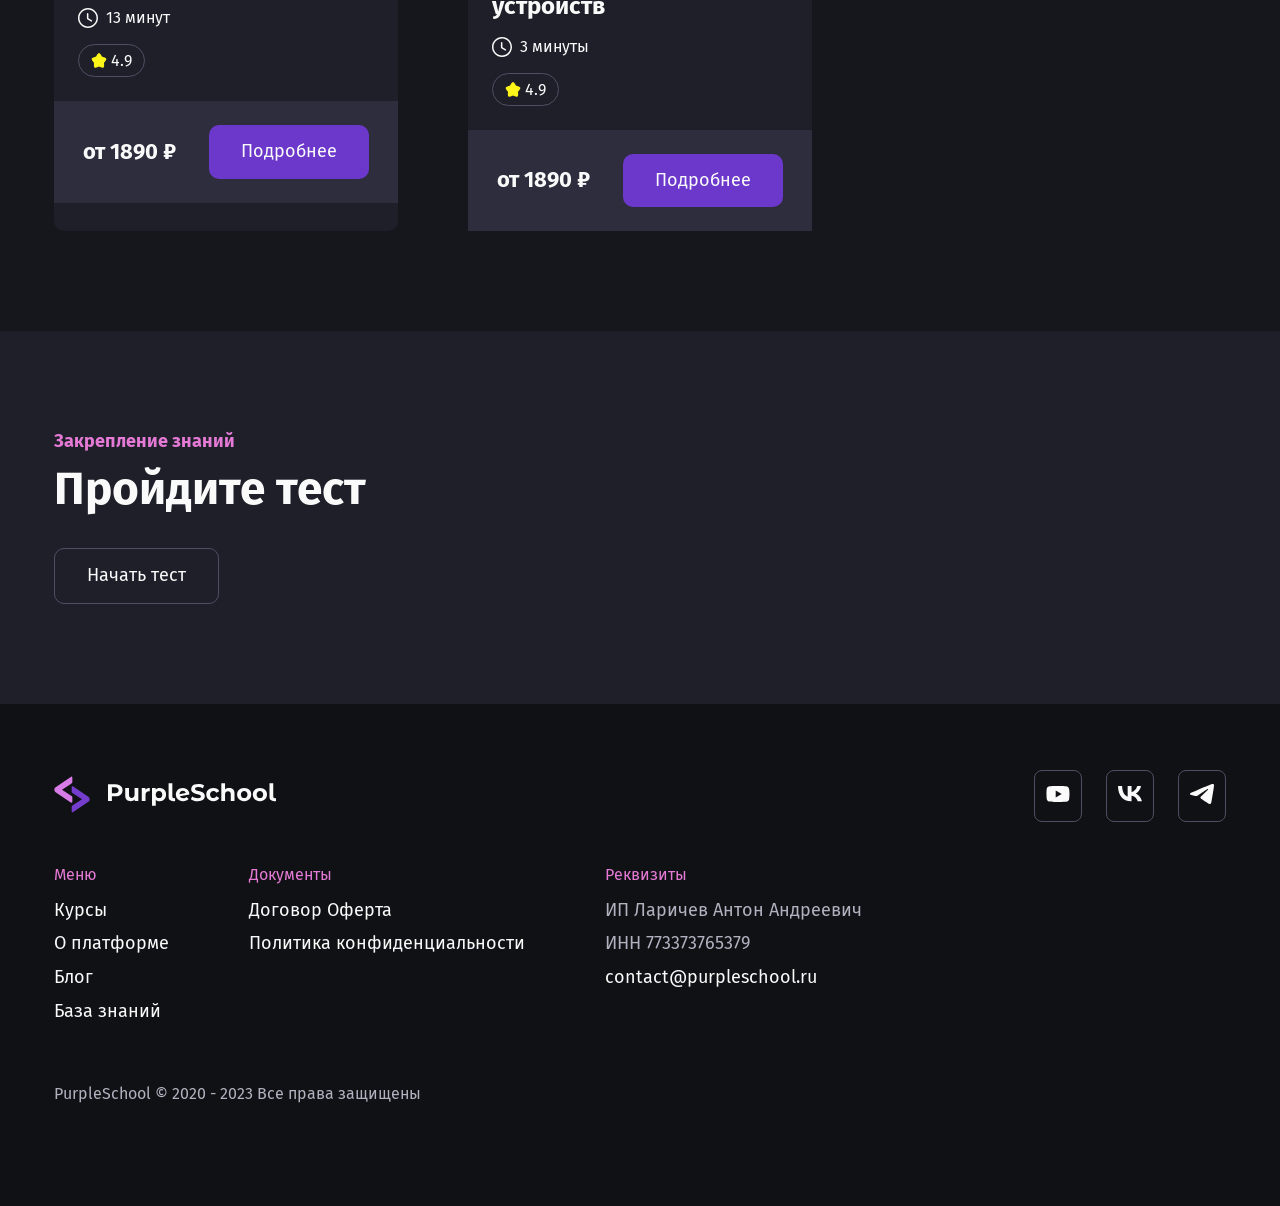
==== commit 9a5eb1db: "cyberMind" ====
--- a/index.html
+++ b/index.html
@@ -3,7 +3,7 @@
     <head>
         <meta charset="UTF-8">
         <meta name="viewport" content="width=device-width, initial-scale=1.0">
-        <title>Purple School</title>
+        <title>Cyber Mind</title>
         <link rel="preconnect" href="https://fonts.googleapis.com">
         <link rel="preconnect" href="https://fonts.gstatic.com" crossorigin>
         <link
@@ -24,7 +24,7 @@
                     <ul class="menu__items">
                         <li class="menu__item menu__item_active"><a
                                 href="#">Курсы</a></li>
-                        <li class="menu__item"><a href="#">О школе</a></li>
+                        <li class="menu__item"><a href="#">О платформе</a></li>
                         <li class="menu__item"><a href="#">Блог</a></li>
                         <li class="menu__item"><a href="#">База знаний</a></li>
                     </ul>
@@ -45,16 +45,17 @@
             <div class="container intro__container">
                 <div class="intro__container__left">
                     <h1 class="intro__container__h1">Доступные курсы по <br>
-                        <span class="intro__container__h1_gradient">Разработке
-                            и
-                            DevOps</span> </h1>
+                        <span
+                            class="intro__container__h1_gradient">Кибербезопасности
+
+                        </span> </h1>
                     <div class="intro__container__cta"> <!-- call to action -->
                         <button class="button button__primary">Выбрать
                             курс</button>
-                        <button class="button button__ghost">О школе</button>
-                    </div>
-                </div>
-                <img class="intro__container__right" src="images/Group 91.png"
+                        <button class="button button__ghost">О платформе</button>
+                    </div>
+                </div>
+                <img class="intro__container__right" src="images/web.webp"
                     alt="video with author">
             </div>
         </section>
@@ -63,199 +64,192 @@
             <div class="container">
                 <h1 class="title title_pink">Выбрать курс</h1>
                 <h2 class="title title_white">Каталог курсов</h2>
-                <div class="chip_wrapper">
-                    <div class="chip chip_active">Все</div>
-                    <div class="chip">Frontend</div>
-                    <div class="chip">Backend</div>
-                    <div class="chip">DevOps</div>
-                    <div class="chip">Soft Skills</div>
-                    <!-- &nbsp не переносит текст на след строку  -->
-                </div>
+
 
                 <div class="courses_wrapper">
                     <div class="course-card">
                         <div class="course-card__cover">
-                            <img src="images/cover.png" alt>
-                        </div>
-                        <div class="course-card__body">
-                            <div>
-                                <div class="course-card__title">
-                                    React + Next.js - с нуля
-                                </div>
-                                <div class="course-card__author">
-                                    Антон Ларичев
-                                </div>
-                            </div>
-
-                            <div class="course-card__time">
-                                <img src="images/Time Circle.svg"
-                                    alt="time circle icon">
-                                <div class="time__text">18 часов
-                                    лекций</div>
-                            </div>
-                            <div class="course-card__review">
-                                <div
-                                    class="course-card__rating course-card__rating_mark">
-                                    <img src="images/Star.svg" alt="star icon">
-                                    <div>4.9</div>
-                                </div>
-                                <div
-                                    class="course-card__rating ">Frontend</div>
-                            </div>
-                        </div>
-                        <div class="course-card__footer">
-                            <div class="course-card__footer_text">от 1890
-                                ₽</div>
-                            <button
-                                class="button button__primary">Подробнее</button>
-                        </div>
-                    </div>
-                    <div class="course-card">
-                        <div class="course-card__cover">
-                            <img src="images/cover.png" alt>
-                        </div>
-                        <div class="course-card__body">
-                            <div>
-                                <div class="course-card__title">
-                                    React + Next.js - с нуля
-                                </div>
-                                <div class="course-card__author">
-                                    Антон Ларичев
-                                </div>
-                            </div>
-
-                            <div class="course-card__time">
-                                <img src="images/Time Circle.svg"
-                                    alt="time circle icon">
-                                <div class="time__text">18 часов
-                                    лекций</div>
-                            </div>
-                            <div class="course-card__review">
-                                <div
-                                    class="course-card__rating course-card__rating_mark">
-                                    <img src="images/Star.svg" alt="star icon">
-                                    <div>4.9</div>
-                                </div>
-                                <div
-                                    class="course-card__rating ">Frontend</div>
-                            </div>
-                        </div>
-                        <div class="course-card__footer">
-                            <div class="course-card__footer_text">от 1890
-                                ₽</div>
-                            <button
-                                class="button button__primary">Подробнее</button>
-                        </div>
-                    </div>
-                    <div class="course-card">
-                        <div class="course-card__cover">
-                            <img src="images/cover.png" alt>
-                        </div>
-                        <div class="course-card__body">
-                            <div>
-                                <div class="course-card__title">
-                                    React + Next.js - с нуля
-                                </div>
-                                <div class="course-card__author">
-                                    Антон Ларичев
-                                </div>
-                            </div>
-
-                            <div class="course-card__time">
-                                <img src="images/Time Circle.svg"
-                                    alt="time circle icon">
-                                <div class="time__text">18 часов
-                                    лекций</div>
-                            </div>
-                            <div class="course-card__review">
-                                <div
-                                    class="course-card__rating course-card__rating_mark">
-                                    <img src="images/Star.svg" alt="star icon">
-                                    <div>4.9</div>
-                                </div>
-                                <div
-                                    class="course-card__rating ">Frontend</div>
-                            </div>
-                        </div>
-                        <div class="course-card__footer">
-                            <div class="course-card__footer_text">от 1890
-                                ₽</div>
-                            <button
-                                class="button button__primary">Подробнее</button>
-                        </div>
-                    </div>
-                    <div class="course-card">
-                        <div class="course-card__cover">
-                            <img src="/images/cover.png" alt="cover">
-                        </div>
-                        <div class="course-card__body">
-                            <div>
-                                <div class="course-card__title">
-                                    React + Next.js - с нуля
-                                </div>
-                                <div class="course-card__author">
-                                    Антон Ларичев
-                                </div>
-                            </div>
-
-                            <div class="course-card__time">
-                                <img src="images/Time Circle.svg"
-                                    alt="time circle icon">
-                                <div class="time__text">18 часов
-                                    лекций</div>
-                            </div>
-                            <div class="course-card__review">
-                                <div
-                                    class="course-card__rating course-card__rating_mark">
-                                    <img src="images/Star.svg" alt="star icon">
-                                    <div>4.9</div>
-                                </div>
-                                <div
-                                    class="course-card__rating ">Frontend</div>
-                            </div>
-                        </div>
-                        <div class="course-card__footer">
-                            <div class="course-card__footer_text">от 1890
-                                ₽</div>
-                            <button
-                                class="button button__primary">Подробнее</button>
-                        </div>
-                    </div>
-                    <div class="course-card">
-                        <div class="course-card__cover">
-                            <img src="images/cover.png" alt="cover">
-                        </div>
-                        <div class="course-card__body">
-                            <div>
-                                <div class="course-card__title">
-                                    React + Next.js - с нуля
-                                </div>
-                                <div class="course-card__author">
-                                    Антон Ларичев
-                                </div>
-                            </div>
-
-                            <div class="course-card__time">
-                                <img src="images/Time Circle.svg"
-                                    alt="time circle icon">
-                                <div class="time__text">18 часов
-                                    лекций</div>
-                            </div>
-                            <div class="course-card__review">
-                                <div
-                                    class="course-card__rating course-card__rating_mark">
-                                    <img src="images/Star.svg" alt="star icon">
-                                    <div>4.9</div>
-                                </div>
-                                <div
-                                    class="course-card__rating ">Frontend</div>
-                            </div>
-                        </div>
-                        <div class="course-card__footer">
-                            <div class="course-card__footer_text">от 1890
-                                ₽</div>
-                            <button
-                                class="button button__primary">Подробнее</button>
+                            <img src="images/cybersecurity.png" alt>
+                        </div>
+                        <div class="course-card__body">
+                            <div>
+                                <div class="course-card__title">
+                                    Советы по Безопасности в интернете
+                                </div>
+                                <!-- <div class="course-card__author">
+                                    Антон Ларичев
+                                </div> -->
+                            </div>
+
+                            <div class="course-card__time">
+                                <img src="images/Time Circle.svg"
+                                    alt="time circle icon">
+                                <div class="time__text">5 минут</div>
+                            </div>
+                            <div class="course-card__review">
+                                <div
+                                    class="course-card__rating course-card__rating_mark">
+                                    <img src="images/Star.svg" alt="star icon">
+                                    <div>4.9</div>
+                                </div>
+                                <!-- <div
+                                    class="course-card__rating ">Основы
+                                </div> -->
+                            </div>
+                        </div>
+                        <div class="course-card__footer">
+                            <div class="course-card__footer_text">от 1890
+                                ₽</div>
+                            <button data-more="1"
+                                class="button button__primary detailes">Подробнее</button>
+                        </div>
+                    </div>
+                    <div class="course-card">
+                        <div class="course-card__cover">
+                            <img src="images/cybersecurity.png" alt>
+                        </div>
+                        <div class="course-card__body">
+                            <div>
+                                <div class="course-card__title">
+                                    Как защитить себя от фишинга?
+                                </div>
+                                <!-- <div class="course-card__author">
+                                    Антон Ларичев
+                                </div> -->
+                            </div>
+
+                            <div class="course-card__time">
+                                <img src="images/Time Circle.svg"
+                                    alt="time circle icon">
+                                <div class="time__text">8 минут</div>
+                            </div>
+                            <div class="course-card__review">
+                                <div
+                                    class="course-card__rating course-card__rating_mark">
+                                    <img src="images/Star.svg" alt="star icon">
+                                    <div>4.9</div>
+                                </div>
+                                <!-- <div
+                                    class="course-card__rating ">Фишинг</div> -->
+                            </div>
+                        </div>
+                        <div class="course-card__footer">
+                            <div class="course-card__footer_text">от 1890
+                                ₽</div>
+                            <button data-more="2"
+                                class="button button__primary detailes">Подробнее
+
+                            </button>
+                        </div>
+                    </div>
+                    <div class="course-card">
+                        <div class="course-card__cover">
+                            <img src="images/cybersecurity.png" alt>
+                        </div>
+                        <div class="course-card__body">
+                            <div>
+                                <div class="course-card__title">
+                                    Как защитить рабочую почту от взлома?
+                                </div>
+                                <!-- <div class="course-card__author">
+                                    Антон Ларичев
+                                </div> -->
+                            </div>
+
+                            <div class="course-card__time">
+                                <img src="images/Time Circle.svg"
+                                    alt="time circle icon">
+                                <div class="time__text">7 минут</div>
+                            </div>
+                            <div class="course-card__review">
+                                <div
+                                    class="course-card__rating course-card__rating_mark">
+                                    <img src="images/Star.svg" alt="star icon">
+                                    <div>4.9</div>
+                                </div>
+                                <!-- <div
+                                    class="course-card__rating ">Почта</div> -->
+                            </div>
+                        </div>
+                        <div class="course-card__footer">
+                            <div class="course-card__footer_text">от 1890
+                                ₽</div>
+                            <button data-more="3"
+                                class="button button__primary detailes">Подробнее</button>
+                        </div>
+                    </div>
+                    <div class="course-card">
+                        <div class="course-card__cover">
+                            <img src="/images/cybersecurity.png" alt="cover">
+                        </div>
+                        <div class="course-card__body">
+                            <div>
+                                <div class="course-card__title">
+                                    Парольная безопасность: создаём надёжный
+                                    пароль
+                                </div>
+                                <!-- <div class="course-card__author">
+                                    Антон Ларичев
+                                </div> -->
+                            </div>
+
+                            <div class="course-card__time">
+                                <img src="images/Time Circle.svg"
+                                    alt="time circle icon">
+                                <div class="time__text">13 минут</div>
+                            </div>
+                            <div class="course-card__review">
+                                <div
+                                    class="course-card__rating course-card__rating_mark">
+                                    <img src="images/Star.svg" alt="star icon">
+                                    <div>4.9</div>
+                                </div>
+                                <!-- <div
+                                    class="course-card__rating ">Пароль</div> -->
+                            </div>
+                        </div>
+                        <div class="course-card__footer">
+                            <div class="course-card__footer_text">от 1890
+                                ₽</div>
+                            <button data-more="4"
+                                class="button button__primary detailes">Подробнее</button>
+                        </div>
+                    </div>
+                    <div class="course-card">
+                        <div class="course-card__cover">
+                            <img src="images/cybersecurity.png" alt="cover">
+                        </div>
+                        <div class="course-card__body">
+                            <div>
+                                <div class="course-card__title">
+                                    Опасности использования неизвестных
+                                    USB-устройств
+                                </div>
+                                <!-- <div class="course-card__author">
+                                    Антон Ларичев
+                                </div> -->
+                            </div>
+
+                            <div class="course-card__time">
+                                <img src="images/Time Circle.svg"
+                                    alt="time circle icon">
+                                <div class="time__text">3 минуты</div>
+                            </div>
+                            <div class="course-card__review">
+                                <div
+                                    class="course-card__rating course-card__rating_mark">
+                                    <img src="images/Star.svg" alt="star icon">
+                                    <div>4.9</div>
+                                </div>
+                                <!-- <div
+                                    class="course-card__rating ">Frontend</div> -->
+                            </div>
+                        </div>
+                        <div class="course-card__footer">
+                            <div class="course-card__footer_text">от 1890
+                                ₽</div>
+                            <button data-more="5"
+                                class="button button__primary detailes">Подробнее</button>
                         </div>
                     </div>
                 </div>
@@ -263,27 +257,18 @@
 
         </section>
 
-        <section class="school section-light">
+        <!-- <section class="school section-light">
             <div class="container">
                 <div class="trust-wrapper">
                     <div class="trust-wrapper__top">
-                        <h1 class="title_pink">О школе</h1>
+                        <h1 class="title_pink">о платформе</h1>
                         <h2 class="title_white">Нам доверяют</h2>
-                        <p class="paragraph paragraph_48">Основатель школы и
-                            автор
-                            Антон
-                            Ларичев занимается разработкой уже более 13 лет и
-                            прошёл
-                            путь от разработчика до CTO. В курсах даются
-                            актуальные
-                            материалы без воды с опытом реальных проектов и
-                            практическим
-                            закреплением материала.</p>
-                    </div>
-
-                    <div class="card card_light card_48x24 trust-wrapper__stat">
+                        <p class="paragraph paragraph_48"></p>
+                    </div> -->
+
+                    <!-- <div class="card card_light card_48x24 trust-wrapper__stat">
                         <div class="trust-wrapper__num">15 000</div>
-                        <div class="trust-wrapper__desc">учеников по всему
+                        <div class="trust-wrapper__desc">компании по всему
                             миру</div>
                     </div>
                     <div class="card card_light card_48x24 trust-wrapper__stat">
@@ -293,11 +278,11 @@
                     </div>
                     <div class="card card_light card_48x24 trust-wrapper__stat">
                         <div class="trust-wrapper__num">90 %</div>
-                        <div class="trust-wrapper__desc">студентов рекомендуют
+                        <div class="trust-wrapper__desc">компании рекомендуют
                             курсы</div>
-                    </div>
-
-                    <div class="trust-wrapper__bottom">
+                    </div> -->
+
+                    <!-- <div class="trust-wrapper__bottom">
                         <h3 class="title_white title_white_h3">
                             Рейтинги на независимых платформах
                         </h3>
@@ -317,133 +302,17 @@
                         class="card card_light card_24x32 trust-wrapper__rating">
                         <div class="trust-wrapper_rate">4.8</div>
                         <img src="images/udemy.svg" alt>
-                    </div>
+                    </div> -->
                 </div>
             </div>
         </section>
 
-        <section class="blog">
+        <section class="blog section-light">
             <div class="container">
-                <h1 class="title title_pink">Блог и социальные сети</h1>
-                <h2 class="title title_white">Полезные материалы</h2>
-                <p class="paragraph paragraph_32">Каждую неделю мы публикуем
-                    новости, обновления,
-                    а так же дополнительные полезные материалы в социальных
-                    сетях:</p>
-                <div class="social_icons">
-                    <a class="social_icon" href="#">
-                        <img class="social_img" src="images/youtube.svg"
-                            alt="youtube logo">
-                    </a>
-                    <a class="social_icon" href="#">
-                        <img class="social_img" src="images/vk.svg"
-                            alt="vk logo">
-                    </a>
-                    <a class="social_icon" href="#">
-                        <img class="social_img" src="images/telegram.svg"
-                            alt="tg logo">
-                    </a>
-                </div>
-                <div class="post_wrapper">
-                    <div class="post card card_32">
-                        <div class="post__content">
-                            <div class="post__stats">
-                                <div class="post__stat">
-                                    <img src="images/Calendar.svg"
-                                        alt="Calendar">
-                                    <p>06 мая 2023</p>
-                                </div>
-                                <div class="post__stat">
-                                    <img src="images/Eye.svg" alt="Views"> <p>2
-                                        584
-                                        просмотра</p>
-                                </div>
-                            </div>
-                            <h3 class="post__header">Критика в работе – ваш
-                                друг, но не всегда</h3>
-                            <p class="post__description">Когда делаешь код ревью
-                                иногда встречаешь с тем,
-                                что даешь конструктивную критику и она
-                                воспринимается в штыки, словно это личное
-                                оскорбление. Человек всеми силами пытается
-                                сопротивляться обратной связи и не готов слушать
-                                аргументы. Тут варианта два: или обратная связь
-                                дана некорректно, или человек не воспринимает
-                                критику. В этом посте я хочу сосредоточиться на
-                                том, как работать с критикой.</p>
-                        </div>
-                        <div class="post__button">
-                            <a href="#" class="button button__ghost">Читать</a>
-                        </div>
-                    </div>
-                    <div class="post card card_32">
-                        <div class="post__content">
-                            <div class="post__stats">
-                                <div class="post__stat">
-                                    <img src="images/Calendar.svg"
-                                        alt="Calendar">
-                                    <p>06 мая 2023</p>
-                                </div>
-                                <div class="post__stat">
-                                    <img src="images/Eye.svg" alt="Views">
-                                    <p>2 584
-                                        просмотра</p>
-                                </div>
-                            </div>
-                            <h3 class="post__header">Критика в работе – ваш
-                                друг, но не всегда</h3>
-                            <p class="post__description">Когда делаешь код ревью
-                                иногда встречаешь с тем,
-                                что даешь конструктивную критику и она
-                                воспринимается в штыки, словно это личное
-                                оскорбление. Человек всеми силами пытается
-                                сопротивляться обратной связи и не готов слушать
-                                аргументы. Тут варианта два: или обратная связь
-                                дана некорректно, или человек не воспринимает
-                                критику. В этом посте я хочу сосредоточиться на
-                                том, как работать с критикой.</p>
-                        </div>
-                        <div class="post__button">
-                            <a href="#" class="button button__ghost">Читать</a>
-                        </div>
-                    </div>
-                    <article class="post card card_32">
-                        <div class="post__content">
-                            <div class="post__stats">
-                                <div class="post__stat">
-                                    <img src="images/Calendar.svg"
-                                        alt="Calendar">
-                                    <p>06 мая 2023</p>
-                                </div>
-                                <div class="post__stat">
-                                    <img src="images/Eye.svg" alt="Views">
-                                    <p>2 584
-                                        просмотра</p>
-                                </div>
-                            </div>
-                            <h3 class="post__header">Критика в работе – ваш
-                                друг, но не всегда</h3>
-                            <p class="post__description">Когда делаешь код ревью
-                                иногда встречаешь с тем,
-                                что даешь конструктивную критику и она
-                                воспринимается в штыки, словно это личное
-                                оскорбление. Человек всеми силами пытается
-                                сопротивляться обратной связи и не готов слушать
-                                аргументы. Тут варианта два: или обратная связь
-                                дана некорректно, или человек не воспринимает
-                                критику. В этом посте я хочу сосредоточиться на
-                                том, как работать с критикой.</p>
-                        </div>
-                        <div class="post__button">
-                            <a href="#" class="button button__ghost">Читать</a>
-                        </div>
-                    </article>
-                </div>
-                <div class="button-more">
-                    <a href="#"
-                        class="button button__ghost">Все
-                        публикации</a>
-                </div>
+                <h1 class="title title_pink">Закрепление знаний</h1>
+                <h2 class="title title_white">Пройдите тест</h2>
+                <button data-test class="button button__ghost">Начать
+                    тест</button>
             </div>
         </section>
 
@@ -474,7 +343,7 @@
                             <li class="menu-small__item"><a
                                     href="#">Курсы</a></li>
                             <li class="menu-small__item"><a href="#">О
-                                    школе</a></li>
+                                    платформе</a></li>
                             <li class="menu-small__item"><a
                                     href="#">Блог</a></li>
                             <li class="menu-small__item"><a href="#">База
@@ -510,5 +379,7 @@
                 </div>
             </div>
         </footer>
+
+        <script src="index.js"></script>
     </body>
 </html>
--- a/styles/page.css
+++ b/styles/page.css
@@ -5,6 +5,13 @@
 .intro__container {
     display: flex;
     justify-content: space-between;
+}
+
+.intro__container__right {
+    width: 548px;
+    height: 348px;
+    margin: 20px;
+    border-radius: 15px;
 }
 
 
@@ -184,4 +191,72 @@
     line-height: 120%;
     text-align: center;
     color: var(--color-text);
+}
+
+.video-desc-wrapper {
+    width: 750px;
+    margin: 20px auto;
+}
+
+.desc h2 {
+    font-size: 25px;
+    margin: 40px 0 10px 0;
+}
+
+.desc h1 {
+    margin-top: 20px;
+    font-size: 35px;
+}
+
+.desc ul {
+    margin-left: 13px;
+}
+
+.back {
+    margin-top: 20px;
+}
+
+.show {
+    display: block;
+}
+
+.hide {
+    display: none;
+}
+
+iframe {
+    width: 750px;
+    height: 400px;
+}
+
+.test__block {
+    background-color: var(--color-bg-light);
+    padding: 28px 35px 30px;
+    border-radius: 6px;
+    margin-bottom: 30px;
+    color: seashell;
+}
+
+.radio-glogal {
+    margin-bottom: 10px;
+}
+
+.test__block__question {
+    margin-bottom: 10px;
+    font-weight: bold;
+    
+}
+
+.test__btns {
+    display: flex;
+    flex-direction: row;
+    justify-content: space-between;
+}
+
+.result {
+    background-color: var(--color-bg-light);
+    padding: 28px 35px 30px;
+    border-radius: 6px;
+    margin-bottom: 30px;
+    color: seashell;
 }
--- a/styles/components.css
+++ b/styles/components.css
@@ -18,6 +18,7 @@
 
 .title_white_h3 {
     font-size: 36px;
+    color: var(--color-text);
 }
 
 .paragraph {
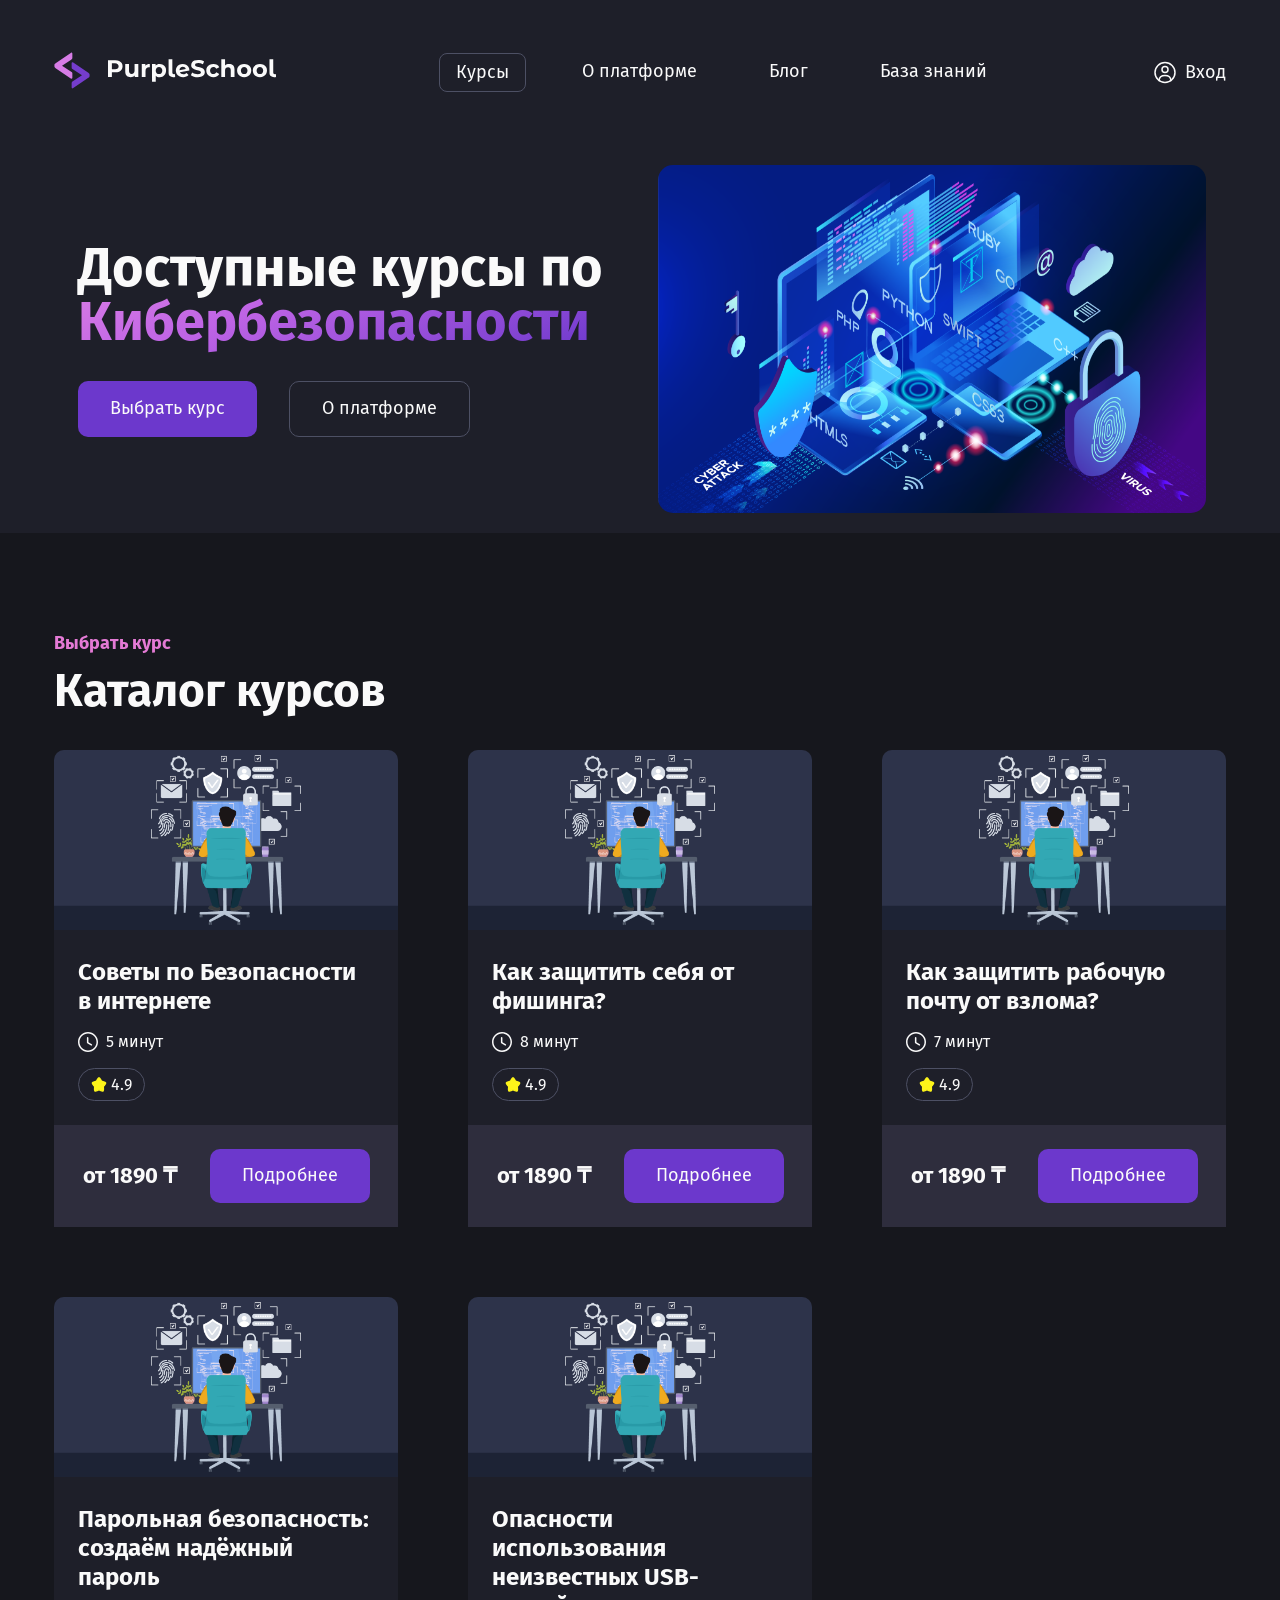
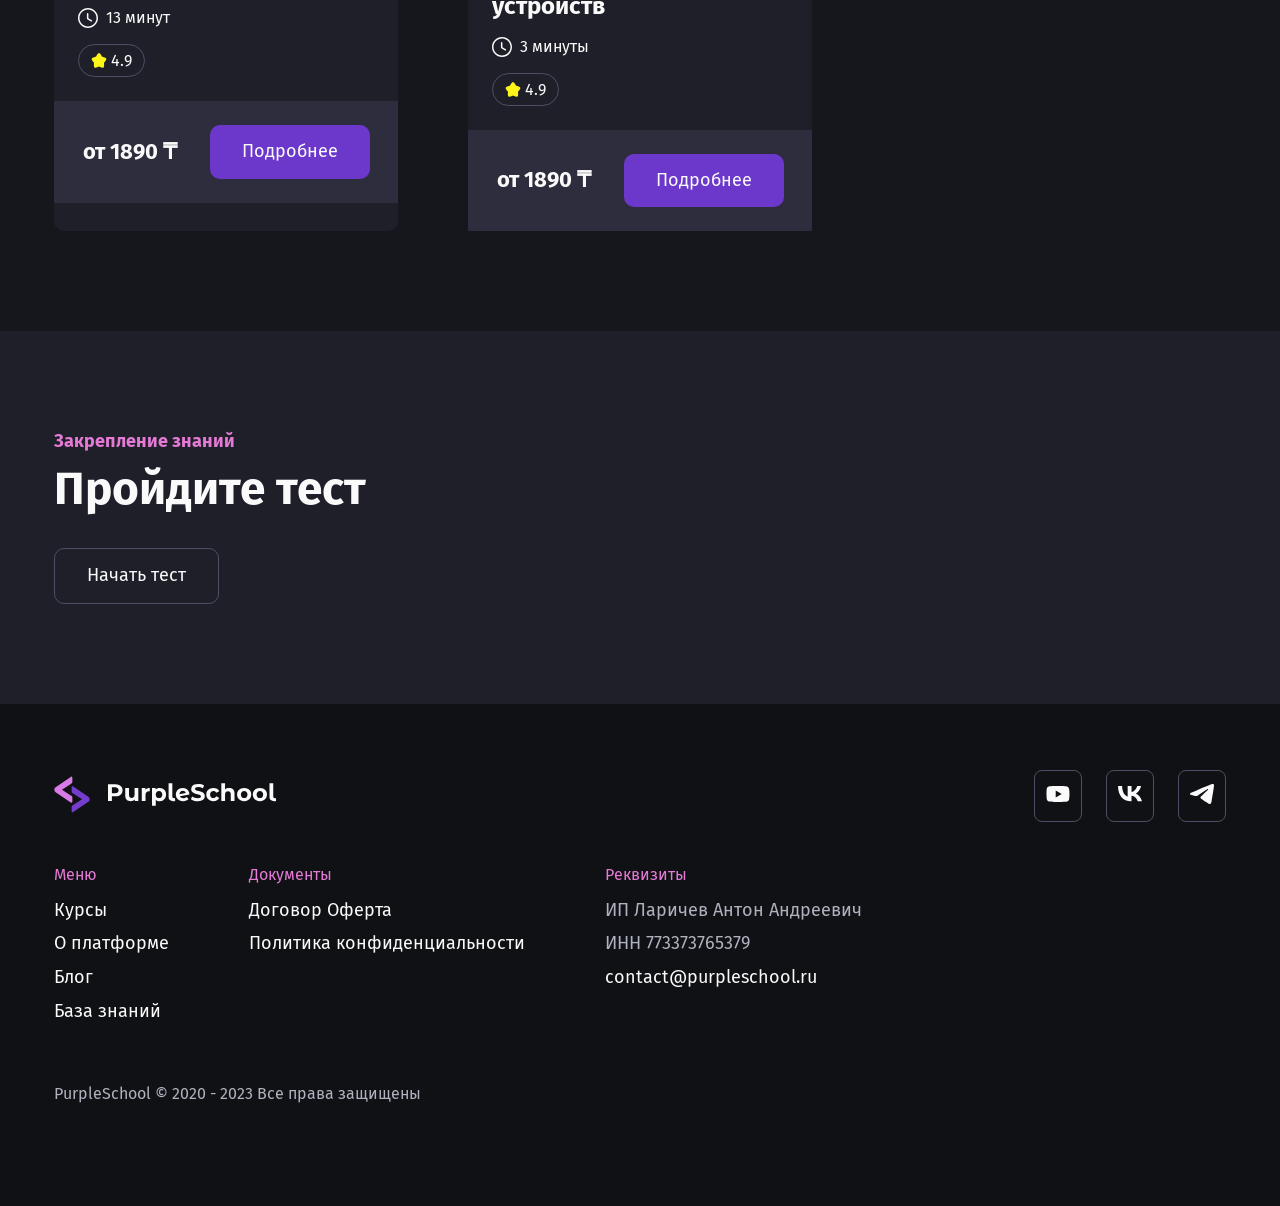
==== commit 98193f19: "cyberMind" ====
--- a/index.html
+++ b/index.html
@@ -99,7 +99,7 @@
                         </div>
                         <div class="course-card__footer">
                             <div class="course-card__footer_text">от 1890
-                                ₽</div>
+                                ₸</div>
                             <button data-more="1"
                                 class="button button__primary detailes">Подробнее</button>
                         </div>
@@ -135,7 +135,7 @@
                         </div>
                         <div class="course-card__footer">
                             <div class="course-card__footer_text">от 1890
-                                ₽</div>
+                                ₸</div>
                             <button data-more="2"
                                 class="button button__primary detailes">Подробнее
 
@@ -173,7 +173,7 @@
                         </div>
                         <div class="course-card__footer">
                             <div class="course-card__footer_text">от 1890
-                                ₽</div>
+                                ₸</div>
                             <button data-more="3"
                                 class="button button__primary detailes">Подробнее</button>
                         </div>
@@ -210,7 +210,7 @@
                         </div>
                         <div class="course-card__footer">
                             <div class="course-card__footer_text">от 1890
-                                ₽</div>
+                                ₸</div>
                             <button data-more="4"
                                 class="button button__primary detailes">Подробнее</button>
                         </div>
@@ -247,7 +247,7 @@
                         </div>
                         <div class="course-card__footer">
                             <div class="course-card__footer_text">от 1890
-                                ₽</div>
+                                ₸</div>
                             <button data-more="5"
                                 class="button button__primary detailes">Подробнее</button>
                         </div>
